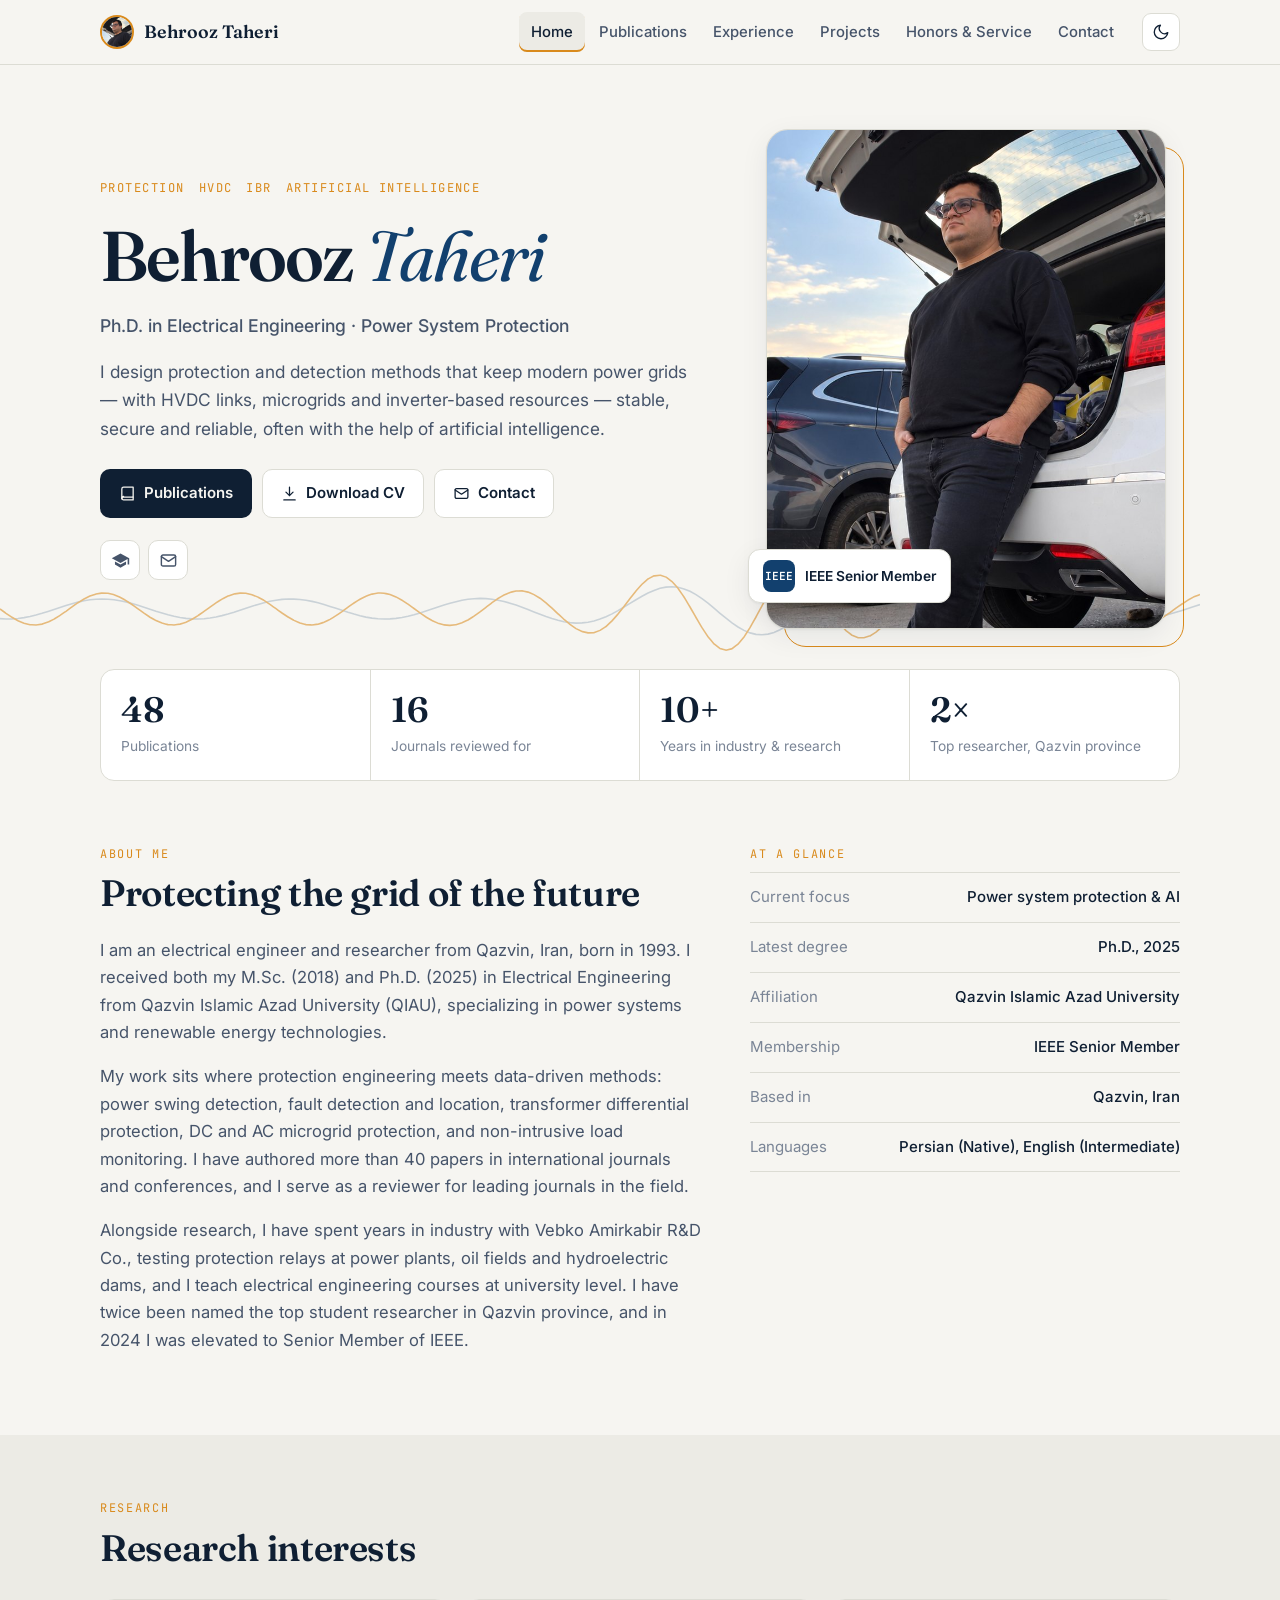
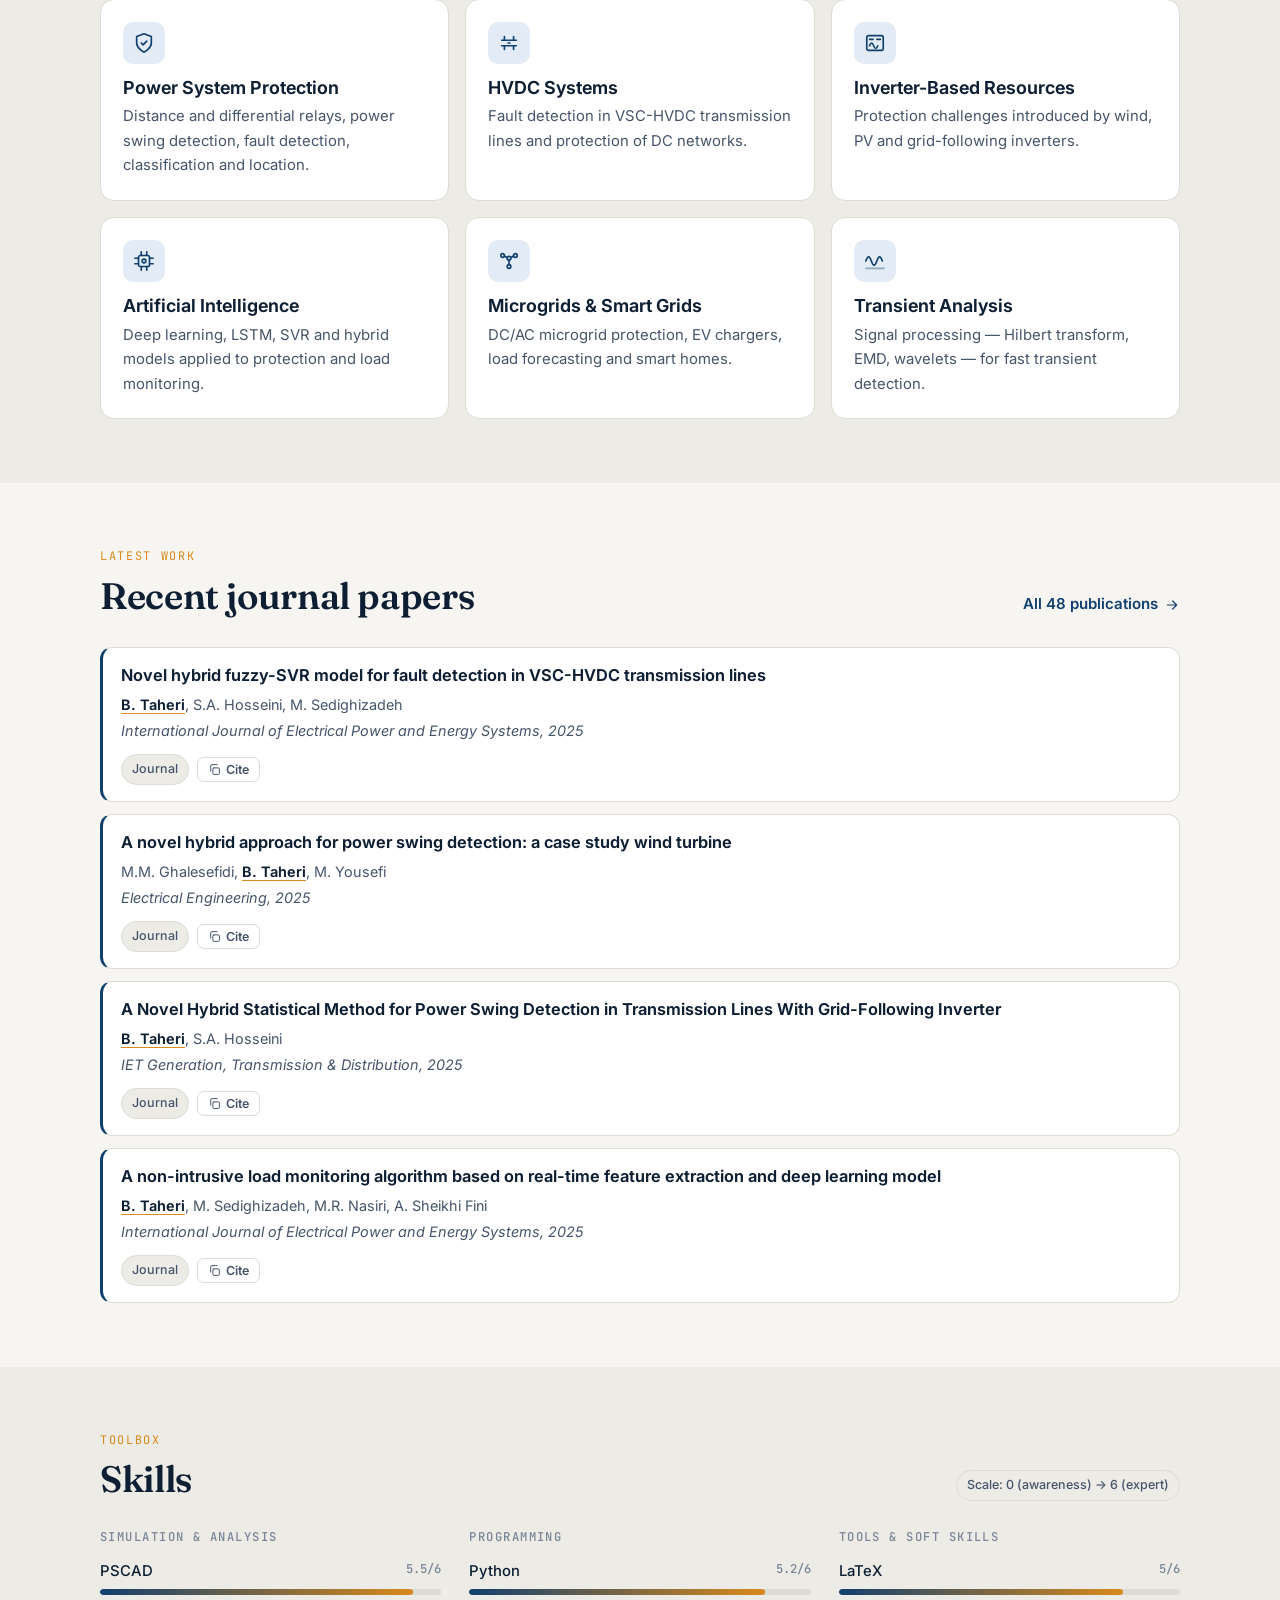
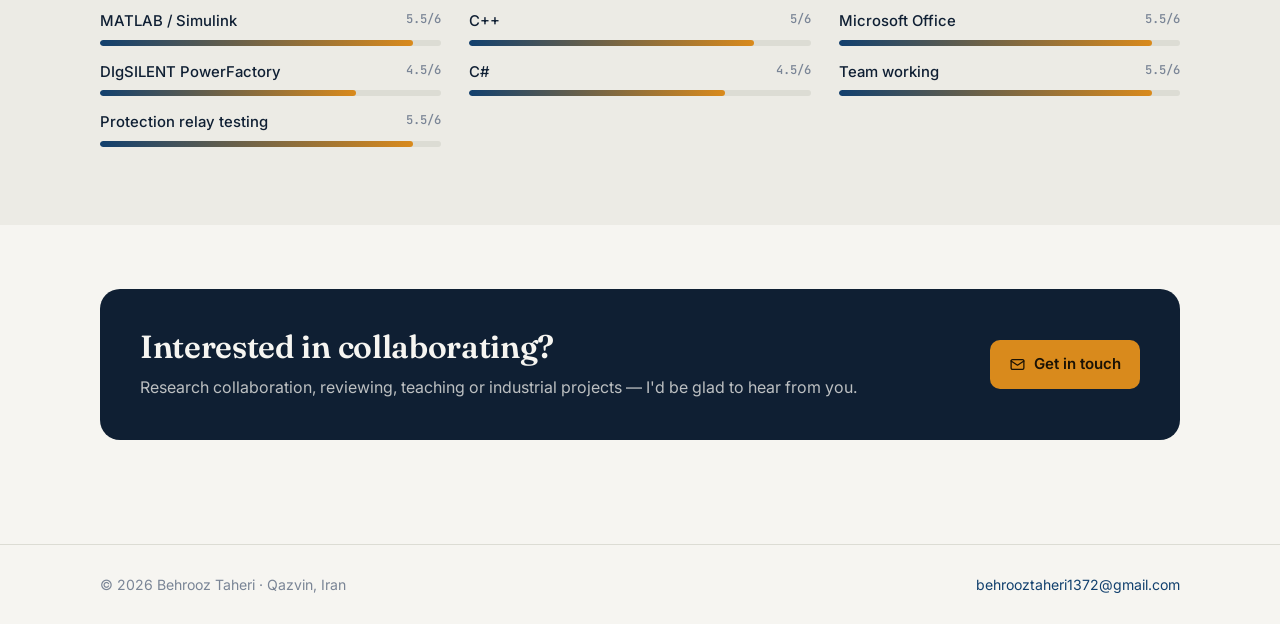
==== index.html @ 30c61be6 "Add files via upload" ====
<!doctype html>
<html lang="en">
<head>
  <meta charset="utf-8">
  <meta name="viewport" content="width=device-width, initial-scale=1">
  <title>Behrooz Taheri — Power System Protection Researcher</title>
  <meta name="description" content="Behrooz Taheri, Ph.D. in Electrical Engineering — research on power system protection, HVDC, inverter-based resources and artificial intelligence.">
  <meta name="author" content="Behrooz Taheri">
  <meta property="og:title" content="Behrooz Taheri — Power System Protection Researcher">
  <meta property="og:description" content="Behrooz Taheri, Ph.D. in Electrical Engineering — research on power system protection, HVDC, inverter-based resources and artificial intelligence.">
  <meta property="og:image" content="assets/img/profile.jpg">
  <meta property="og:type" content="website">
  <meta name="theme-color" content="#0f1f33">
  <link rel="icon" type="image/png" href="assets/img/favicon.png">
  <link rel="apple-touch-icon" href="assets/img/apple-touch-icon.png">
  <link rel="preconnect" href="https://fonts.googleapis.com">
  <link rel="preconnect" href="https://fonts.gstatic.com" crossorigin>
  <link href="https://fonts.googleapis.com/css2?family=Fraunces:ital,opsz,wght@0,9..144,400;0,9..144,600;1,9..144,400&family=Inter:wght@400;500;600;700&family=JetBrains+Mono:wght@400;500&display=swap" rel="stylesheet">
  <link rel="stylesheet" href="assets/css/style.css">
  <script>try{var t=localStorage.getItem("theme");if(t)document.documentElement.setAttribute("data-theme",t)}catch(e){}</script>
</head>
<body data-page="home">
  <main id="app"><noscript><div class="container" style="padding:60px 20px">Please enable JavaScript to view this website.</div></noscript></main>

  <!-- Content files (edit these to update the site) -->
  <script src="data/site.js"></script>
  <script src="data/publications.js"></script>
  <script src="data/experience.js"></script>
  <script src="data/honors.js"></script>
  <!-- Site engine -->
  <script src="assets/js/main.js"></script>
</body>
</html>
---- assets/css/style.css ----
/* =========================================================
   Behrooz Taheri — personal academic site
   Colors are defined once here; change them to re-theme.
   ========================================================= */
:root {
  --bg: #f6f5f1;
  --bg-alt: #ecebe5;
  --surface: #ffffff;
  --ink: #0f1f33;
  --ink-soft: #46546a;
  --muted: #7a8596;
  --line: #dcdcd4;
  --accent: #d98a1c;      /* amber — "energy" */
  --accent-soft: #fbefdc;
  --primary: #12406e;     /* deep grid blue */
  --primary-soft: #e3ecf6;
  --shadow: 0 1px 2px rgba(15,31,51,.05), 0 8px 28px rgba(15,31,51,.07);
  --radius: 14px;
  --serif: "Fraunces", Georgia, "Times New Roman", serif;
  --sans: "Inter", system-ui, -apple-system, "Segoe UI", Roboto, sans-serif;
  --mono: "JetBrains Mono", ui-monospace, SFMono-Regular, Menlo, monospace;
  --maxw: 1120px;
  color-scheme: light;
}
@media (prefers-color-scheme: dark) {
  :root:not([data-theme="light"]) {
    --bg: #0d1520; --bg-alt: #121c2a; --surface: #152132; --ink: #e8edf4; --ink-soft: #b3bfcf;
    --muted: #7f8ca0; --line: #253348; --accent: #f0a63c; --accent-soft: #2e2416;
    --primary: #7fb2ea; --primary-soft: #18283d; --shadow: 0 1px 2px rgba(0,0,0,.3), 0 10px 30px rgba(0,0,0,.25);
    color-scheme: dark;
  }
}
:root[data-theme="dark"] {
  --bg: #0d1520; --bg-alt: #121c2a; --surface: #152132; --ink: #e8edf4; --ink-soft: #b3bfcf;
  --muted: #7f8ca0; --line: #253348; --accent: #f0a63c; --accent-soft: #2e2416;
  --primary: #7fb2ea; --primary-soft: #18283d; --shadow: 0 1px 2px rgba(0,0,0,.3), 0 10px 30px rgba(0,0,0,.25);
  color-scheme: dark;
}

*, *::before, *::after { box-sizing: border-box; }
html { scroll-behavior: smooth; -webkit-text-size-adjust: 100%; }
body {
  margin: 0; background: var(--bg); color: var(--ink);
  font: 16px/1.65 var(--sans); -webkit-font-smoothing: antialiased;
  display: flex; flex-direction: column; min-height: 100vh;
}
main { flex: 1; }
img { max-width: 100%; display: block; }
a { color: var(--primary); text-decoration: none; }
a:hover { text-decoration: underline; text-underline-offset: 3px; }
h1, h2, h3 { font-family: var(--serif); font-weight: 600; line-height: 1.15; margin: 0; letter-spacing: -.01em; }
p { margin: 0 0 1em; }
.container { width: 100%; max-width: var(--maxw); margin: 0 auto; padding: 0 20px; }
.mono { font-family: var(--mono); }
.sr-only { position: absolute; width: 1px; height: 1px; overflow: hidden; clip: rect(0 0 0 0); }
:focus-visible { outline: 2px solid var(--accent); outline-offset: 3px; border-radius: 4px; }

/* ---------- Header ---------- */
.site-header {
  position: sticky; top: 0; z-index: 50;
  background: color-mix(in srgb, var(--bg) 86%, transparent);
  backdrop-filter: saturate(1.4) blur(12px); -webkit-backdrop-filter: saturate(1.4) blur(12px);
  border-bottom: 1px solid var(--line);
}
.nav { display: flex; align-items: center; gap: 16px; height: 64px; }
.brand { display: flex; align-items: center; gap: 10px; color: var(--ink); font-family: var(--serif); font-weight: 600; font-size: 1.12rem; }
.brand:hover { text-decoration: none; }
.brand img { width: 34px; height: 34px; border-radius: 50%; object-fit: cover; border: 2px solid var(--accent); }
.nav-links { display: flex; gap: 2px; margin-left: auto; list-style: none; padding: 0; margin-top: 0; margin-bottom: 0; }
.nav-links a {
  display: block; padding: 8px 12px; border-radius: 8px; color: var(--ink-soft);
  font-size: .93rem; font-weight: 500;
}
.nav-links a:hover { background: var(--bg-alt); color: var(--ink); text-decoration: none; }
.nav-links a.active { color: var(--ink); background: var(--bg-alt); box-shadow: inset 0 -2px 0 var(--accent); }
.icon-btn {
  display: inline-grid; place-items: center; width: 38px; height: 38px; border-radius: 9px;
  border: 1px solid var(--line); background: var(--surface); color: var(--ink); cursor: pointer;
}
.icon-btn:hover { border-color: var(--accent); }
.icon-btn svg { width: 18px; height: 18px; }
.menu-btn { display: none; }
@media (max-width: 900px) {
  .menu-btn { display: inline-grid; margin-left: auto; }
  .nav-links {
    display: none; position: absolute; top: 64px; left: 0; right: 0; flex-direction: column;
    background: var(--bg); border-bottom: 1px solid var(--line); padding: 10px 16px 16px; margin: 0;
  }
  .nav-links.open { display: flex; }
  .nav-links a { padding: 12px 14px; font-size: 1rem; }
}

/* ---------- Buttons & chips ---------- */
.btn {
  display: inline-flex; align-items: center; gap: 8px; padding: 11px 18px; border-radius: 10px;
  font-weight: 600; font-size: .94rem; border: 1px solid transparent; cursor: pointer; transition: transform .15s, box-shadow .15s;
  font-family: var(--sans);
}
.btn svg { width: 17px; height: 17px; }
.btn:hover { text-decoration: none; transform: translateY(-1px); }
.btn-primary { background: var(--ink); color: var(--bg); }
.btn-primary:hover { box-shadow: 0 6px 20px rgba(15,31,51,.2); }
.btn-ghost { background: var(--surface); color: var(--ink); border-color: var(--line); }
.btn-ghost:hover { border-color: var(--accent); }
.chip {
  display: inline-flex; align-items: center; gap: 6px; padding: 4px 10px; border-radius: 999px;
  font-size: .78rem; font-weight: 500; background: var(--bg-alt); color: var(--ink-soft); border: 1px solid var(--line);
}
.chip-accent { background: var(--accent-soft); color: var(--accent); border-color: transparent; }

/* ---------- Hero ---------- */
.hero { padding: 64px 0 40px; position: relative; overflow: hidden; }
.hero-grid { display: grid; grid-template-columns: 1.25fr .9fr; gap: 56px; align-items: center; }
.eyebrow { font-family: var(--mono); font-size: .76rem; letter-spacing: .12em; text-transform: uppercase; color: var(--accent); margin-bottom: 18px; display: flex; flex-wrap: wrap; gap: 6px 14px; }
.hero h1 { font-size: clamp(2.6rem, 6vw, 4.4rem); font-weight: 600; letter-spacing: -.025em; }
.hero h1 em { font-style: italic; font-weight: 400; color: var(--primary); }
.hero .role { font-size: 1.1rem; color: var(--ink-soft); margin: 14px 0 18px; font-weight: 500; }
.hero .tagline { font-size: 1.08rem; color: var(--ink-soft); max-width: 56ch; }
.hero-actions { display: flex; flex-wrap: wrap; gap: 10px; margin: 26px 0 22px; }
.socials { display: flex; flex-wrap: wrap; gap: 8px; }
.socials a { width: 40px; height: 40px; border-radius: 10px; display: grid; place-items: center; background: var(--surface); border: 1px solid var(--line); color: var(--ink-soft); }
.socials a:hover { color: var(--accent); border-color: var(--accent); }
.socials svg { width: 19px; height: 19px; }

.portrait { position: relative; justify-self: center; width: min(100%, 400px); }
.portrait-frame {
  position: relative; border-radius: 22px; overflow: hidden; aspect-ratio: 4 / 5;
  box-shadow: var(--shadow); border: 1px solid var(--line); background: var(--bg-alt);
}
.portrait-frame img { width: 100%; height: 100%; object-fit: cover; }
.portrait::before {
  content: ""; position: absolute; inset: 18px -18px -18px 18px; border-radius: 22px;
  border: 1.5px solid var(--accent); z-index: -1;
}
.portrait-badge {
  position: absolute; left: -18px; bottom: 26px; background: var(--surface); border: 1px solid var(--line);
  border-radius: 12px; padding: 10px 14px; box-shadow: var(--shadow); display: flex; gap: 10px; align-items: center;
  font-size: .86rem; font-weight: 600;
}
.portrait-badge .dot { width: 32px; height: 32px; border-radius: 8px; background: var(--primary); color: #fff; display: grid; place-items: center; font-family: var(--mono); font-size: .7rem; }
.wave { position: absolute; left: 0; right: 0; bottom: 0; height: 120px; pointer-events: none; opacity: .55; z-index: -1; }
.wave path { fill: none; stroke-width: 1.6; }
.wave .w1 { stroke: var(--accent); stroke-dasharray: 6 0; }
.wave .w2 { stroke: var(--primary); opacity: .35; }
@media (max-width: 860px) {
  .hero { padding-top: 36px; }
  .hero-grid { grid-template-columns: 1fr; gap: 40px; }
  .portrait { order: -1; width: min(78%, 320px); }
  .portrait-badge { left: -8px; }
}

/* ---------- Stats ---------- */
.stats { display: grid; grid-template-columns: repeat(4, 1fr); border: 1px solid var(--line); border-radius: var(--radius); background: var(--surface); overflow: hidden; }
.stat { padding: 22px 20px; border-right: 1px solid var(--line); }
.stat:last-child { border-right: 0; }
.stat .num { font-family: var(--serif); font-size: 2.2rem; font-weight: 600; color: var(--ink); line-height: 1; }
.stat .lbl { color: var(--muted); font-size: .86rem; margin-top: 8px; }
@media (max-width: 720px) {
  .stats { grid-template-columns: 1fr 1fr; }
  .stat:nth-child(2) { border-right: 0; }
  .stat:nth-child(-n+2) { border-bottom: 1px solid var(--line); }
}

/* ---------- Sections ---------- */
.section { padding: 64px 0; }
.section-alt { background: var(--bg-alt); }
.section-head { display: flex; align-items: end; justify-content: space-between; gap: 20px; margin-bottom: 30px; flex-wrap: wrap; }
.section-head h2 { font-size: clamp(1.7rem, 3.2vw, 2.3rem); }
.kicker { font-family: var(--mono); font-size: .74rem; letter-spacing: .14em; text-transform: uppercase; color: var(--accent); margin-bottom: 8px; display: block; }
.more-link { font-weight: 600; font-size: .94rem; display: inline-flex; align-items: center; gap: 6px; }

.page-hero { padding: 54px 0 34px; border-bottom: 1px solid var(--line); }
.page-hero h1 { font-size: clamp(2.2rem, 5vw, 3.3rem); }
.page-hero p { color: var(--ink-soft); max-width: 62ch; margin: 12px 0 0; font-size: 1.05rem; }

.about-grid { display: grid; grid-template-columns: 1.4fr 1fr; gap: 48px; }
.about-text p { color: var(--ink-soft); font-size: 1.04rem; }
.about-text p:first-child::first-letter { font-family: var(--serif); font-size: 3.4em; float: left; line-height: .85; margin: 6px 10px 0 0; color: var(--accent); }
.facts { list-style: none; padding: 0; margin: 0; border-top: 1px solid var(--line); }
.facts li { display: flex; justify-content: space-between; gap: 14px; padding: 12px 0; border-bottom: 1px solid var(--line); font-size: .94rem; }
.facts li span:first-child { color: var(--muted); }
.facts li span:last-child { text-align: right; font-weight: 500; }
@media (max-width: 860px) { .about-grid { grid-template-columns: 1fr; gap: 30px; } }

.cards { display: grid; grid-template-columns: repeat(3, 1fr); gap: 16px; }
.card {
  background: var(--surface); border: 1px solid var(--line); border-radius: var(--radius); padding: 22px;
  transition: border-color .2s, transform .2s;
}
.card:hover { border-color: color-mix(in srgb, var(--accent) 55%, var(--line)); transform: translateY(-2px); }
.card .ic { width: 42px; height: 42px; border-radius: 10px; display: grid; place-items: center; background: var(--primary-soft); color: var(--primary); margin-bottom: 14px; }
.card .ic svg { width: 22px; height: 22px; }
.card h3 { font-size: 1.12rem; margin-bottom: 6px; font-family: var(--sans); font-weight: 650; letter-spacing: 0; }
.card p { color: var(--ink-soft); font-size: .93rem; margin: 0; }
@media (max-width: 900px) { .cards { grid-template-columns: 1fr 1fr; } }
@media (max-width: 560px) { .cards { grid-template-columns: 1fr; } }

/* ---------- Skills ---------- */
.skills-grid { display: grid; grid-template-columns: repeat(3, 1fr); gap: 28px; }
.skill-group h3 { font-family: var(--mono); font-size: .76rem; letter-spacing: .12em; text-transform: uppercase; color: var(--muted); font-weight: 500; margin-bottom: 14px; }
.skill { margin-bottom: 14px; }
.skill-top { display: flex; justify-content: space-between; font-size: .93rem; font-weight: 500; margin-bottom: 6px; }
.skill-top span:last-child { font-family: var(--mono); font-size: .76rem; color: var(--muted); }
.bar { height: 6px; background: var(--line); border-radius: 99px; overflow: hidden; }
.bar i { display: block; height: 100%; background: linear-gradient(90deg, var(--primary), var(--accent)); border-radius: 99px; }
@media (max-width: 800px) { .skills-grid { grid-template-columns: 1fr; } }

/* ---------- Publications ---------- */
.pub-toolbar {
  position: sticky; top: 64px; z-index: 20; background: var(--bg); padding: 16px 0; border-bottom: 1px solid var(--line);
  display: flex; flex-wrap: wrap; gap: 12px; align-items: center;
}
.search { flex: 1 1 260px; position: relative; }
.search input {
  width: 100%; padding: 11px 14px 11px 40px; border-radius: 10px; border: 1px solid var(--line);
  background: var(--surface); color: var(--ink); font: inherit; font-size: .95rem;
}
.search input:focus { outline: none; border-color: var(--accent); }
.search svg { position: absolute; left: 13px; top: 50%; transform: translateY(-50%); width: 17px; height: 17px; color: var(--muted); }
.filters { display: flex; flex-wrap: wrap; gap: 6px; }
.filter {
  padding: 8px 13px; border-radius: 999px; border: 1px solid var(--line); background: var(--surface);
  color: var(--ink-soft); font: inherit; font-size: .86rem; font-weight: 500; cursor: pointer;
}
.filter .n { font-family: var(--mono); font-size: .74rem; color: var(--muted); margin-left: 4px; }
.filter.active { background: var(--ink); color: var(--bg); border-color: var(--ink); }
.filter.active .n { color: inherit; opacity: .7; }
.pub-summary { color: var(--muted); font-size: .9rem; margin: 18px 0 0; }
.year-group { display: grid; grid-template-columns: 90px 1fr; gap: 20px; padding: 26px 0; border-bottom: 1px solid var(--line); }
.year-label { font-family: var(--serif); font-size: 1.8rem; font-weight: 600; color: var(--muted); position: sticky; top: 140px; align-self: start; line-height: 1; }
.pub-list { list-style: none; padding: 0; margin: 0; display: grid; gap: 14px; }
.pub {
  background: var(--surface); border: 1px solid var(--line); border-radius: 12px; padding: 16px 18px;
  border-left: 3px solid var(--primary);
}
.pub[data-type="conference"] { border-left-color: var(--accent); }
.pub[data-type="persian"] { border-left-color: var(--muted); }
.pub-title { font-weight: 650; font-size: 1.02rem; line-height: 1.4; color: var(--ink); margin-bottom: 6px; }
.pub-authors { font-size: .9rem; color: var(--ink-soft); }
.pub-authors b { color: var(--ink); font-weight: 650; text-decoration: underline; text-decoration-color: var(--accent); text-underline-offset: 3px; }
.pub-venue { font-size: .9rem; color: var(--ink-soft); font-style: italic; margin-top: 2px; }
.pub-meta { display: flex; flex-wrap: wrap; gap: 8px; margin-top: 12px; align-items: center; }
.pub-btn {
  display: inline-flex; align-items: center; gap: 5px; padding: 4px 10px; border-radius: 7px; font-size: .78rem; font-weight: 600;
  border: 1px solid var(--line); background: transparent; color: var(--ink-soft); cursor: pointer; font-family: var(--sans);
}
.pub-btn:hover { border-color: var(--accent); color: var(--ink); text-decoration: none; }
.pub-btn svg { width: 13px; height: 13px; }
mark { background: var(--accent-soft); color: inherit; padding: 0 2px; border-radius: 3px; }
.empty { text-align: center; color: var(--muted); padding: 60px 0; }
@media (max-width: 640px) {
  .year-group { grid-template-columns: 1fr; gap: 12px; }
  .year-label { position: static; font-size: 1.5rem; }
  .pub-toolbar { position: static; }
}

/* compact pubs on home */
.pub-mini { display: grid; gap: 12px; }

/* ---------- Timeline ---------- */
.timeline { position: relative; list-style: none; margin: 0; padding: 0 0 0 28px; }
.timeline::before { content: ""; position: absolute; left: 6px; top: 6px; bottom: 6px; width: 2px; background: var(--line); }
.tl-item { position: relative; padding-bottom: 26px; }
.tl-item:last-child { padding-bottom: 0; }
.tl-item::before {
  content: ""; position: absolute; left: -28px; top: 6px; width: 14px; height: 14px; border-radius: 50%;
  background: var(--bg); border: 3px solid var(--accent);
}
.tl-period { font-family: var(--mono); font-size: .78rem; color: var(--accent); letter-spacing: .04em; }
.tl-title { font-weight: 650; font-size: 1.08rem; margin: 2px 0; }
.tl-org { color: var(--ink-soft); font-size: .95rem; }
.tl-text { color: var(--ink-soft); font-size: .92rem; margin-top: 6px; }
.tl-text b { color: var(--ink); font-weight: 600; }
.two-col { display: grid; grid-template-columns: 1fr 1fr; gap: 56px; }
.col-title { font-size: 1.5rem; margin-bottom: 24px; display: flex; align-items: center; gap: 10px; }
.col-title svg { width: 24px; height: 24px; color: var(--accent); }
@media (max-width: 860px) { .two-col { grid-template-columns: 1fr; gap: 44px; } }

/* ---------- Project cards ---------- */
.project-grid { display: grid; grid-template-columns: repeat(2, 1fr); gap: 16px; }
.project .yr { font-family: var(--mono); font-size: .78rem; color: var(--accent); }
.project h3 { margin: 6px 0 8px; }
.project .tags { display: flex; flex-wrap: wrap; gap: 6px; margin-top: 14px; }
@media (max-width: 760px) { .project-grid { grid-template-columns: 1fr; } }

/* ---------- Lists (honors/reviewer) ---------- */
.list-rows { list-style: none; margin: 0; padding: 0; border-top: 1px solid var(--line); }
.list-rows li { display: grid; grid-template-columns: 70px 1fr; gap: 16px; padding: 14px 0; border-bottom: 1px solid var(--line); align-items: baseline; }
.list-rows .yr { font-family: var(--mono); font-size: .84rem; color: var(--accent); }
.review-grid { display: grid; grid-template-columns: repeat(2, 1fr); gap: 10px; list-style: none; padding: 0; margin: 0; }
.review-grid li { padding: 12px 14px; background: var(--surface); border: 1px solid var(--line); border-radius: 10px; font-size: .92rem; display: flex; gap: 10px; align-items: flex-start; }
.review-grid li svg { flex: none; width: 16px; height: 16px; color: var(--primary); margin-top: 3px; }
@media (max-width: 640px) { .review-grid { grid-template-columns: 1fr; } }

/* ---------- Contact ---------- */
.contact-grid { display: grid; grid-template-columns: repeat(3, 1fr); gap: 16px; }
.contact-card { display: flex; gap: 14px; align-items: flex-start; }
.contact-card .label { font-size: .8rem; color: var(--muted); font-family: var(--mono); text-transform: uppercase; letter-spacing: .08em; }
.contact-card .value { font-weight: 600; word-break: break-word; }
@media (max-width: 860px) { .contact-grid { grid-template-columns: 1fr; } }
.cta {
  border-radius: 20px; padding: 40px; background: var(--ink); color: var(--bg);
  display: flex; justify-content: space-between; align-items: center; gap: 24px; flex-wrap: wrap;
}
.cta h2 { font-size: clamp(1.5rem, 3vw, 2rem); color: var(--bg); }
.cta p { margin: 8px 0 0; opacity: .75; }
.cta .btn-primary { background: var(--accent); color: #1a1205; }

/* ---------- Footer ---------- */
.site-footer { border-top: 1px solid var(--line); padding: 28px 0; color: var(--muted); font-size: .88rem; margin-top: 40px; }
.footer-inner { display: flex; justify-content: space-between; gap: 16px; flex-wrap: wrap; align-items: center; }

/* ---------- Toast & reveal ---------- */
.toast {
  position: fixed; left: 50%; bottom: 24px; transform: translateX(-50%) translateY(20px); opacity: 0;
  background: var(--ink); color: var(--bg); padding: 10px 18px; border-radius: 10px; font-size: .9rem; transition: .25s; z-index: 100; pointer-events: none;
}
.toast.show { opacity: 1; transform: translateX(-50%) translateY(0); }
.reveal { opacity: 0; transform: translateY(14px); transition: opacity .6s ease, transform .6s ease; }
.reveal.in { opacity: 1; transform: none; }
@media (prefers-reduced-motion: reduce) {
  .reveal { opacity: 1; transform: none; transition: none; }
  html { scroll-behavior: auto; }
}
@media print {
  .site-header, .site-footer, .pub-toolbar, .pub-meta { display: none !important; }
  body { background: #fff; }
}
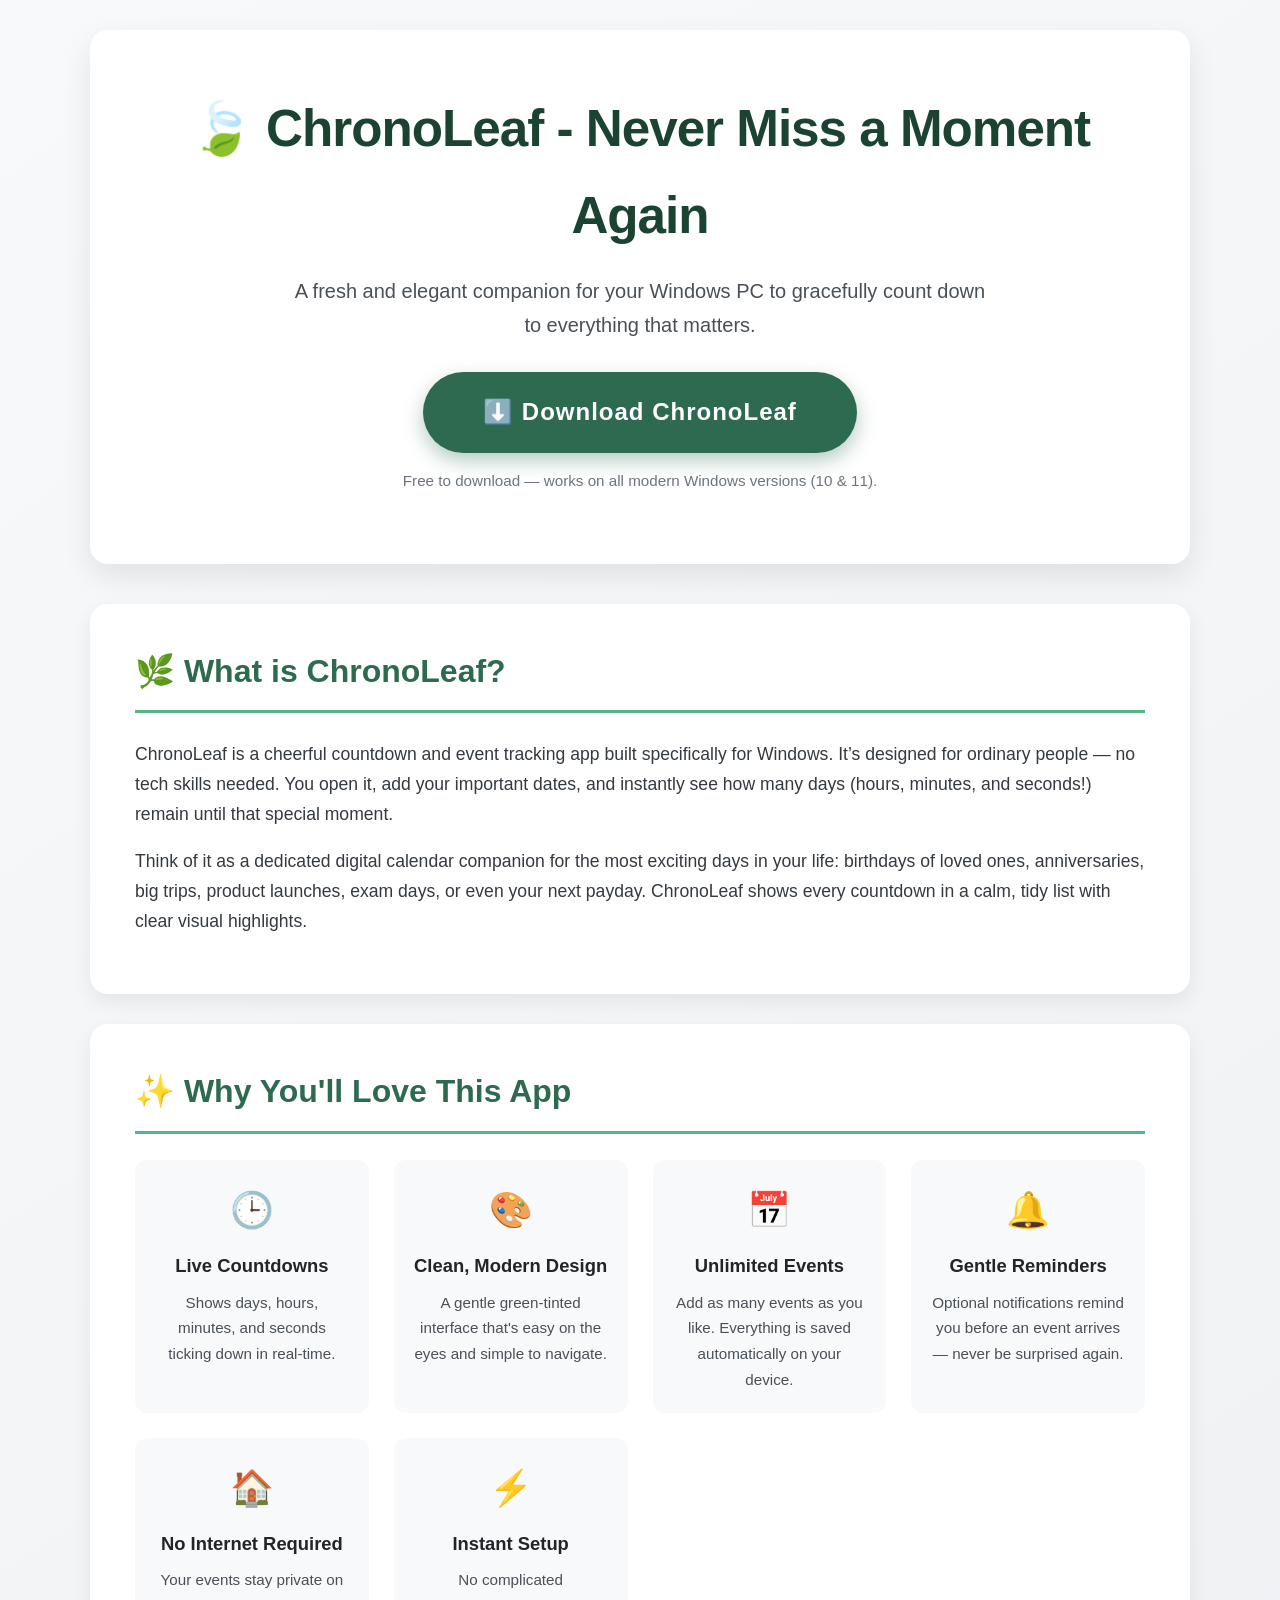
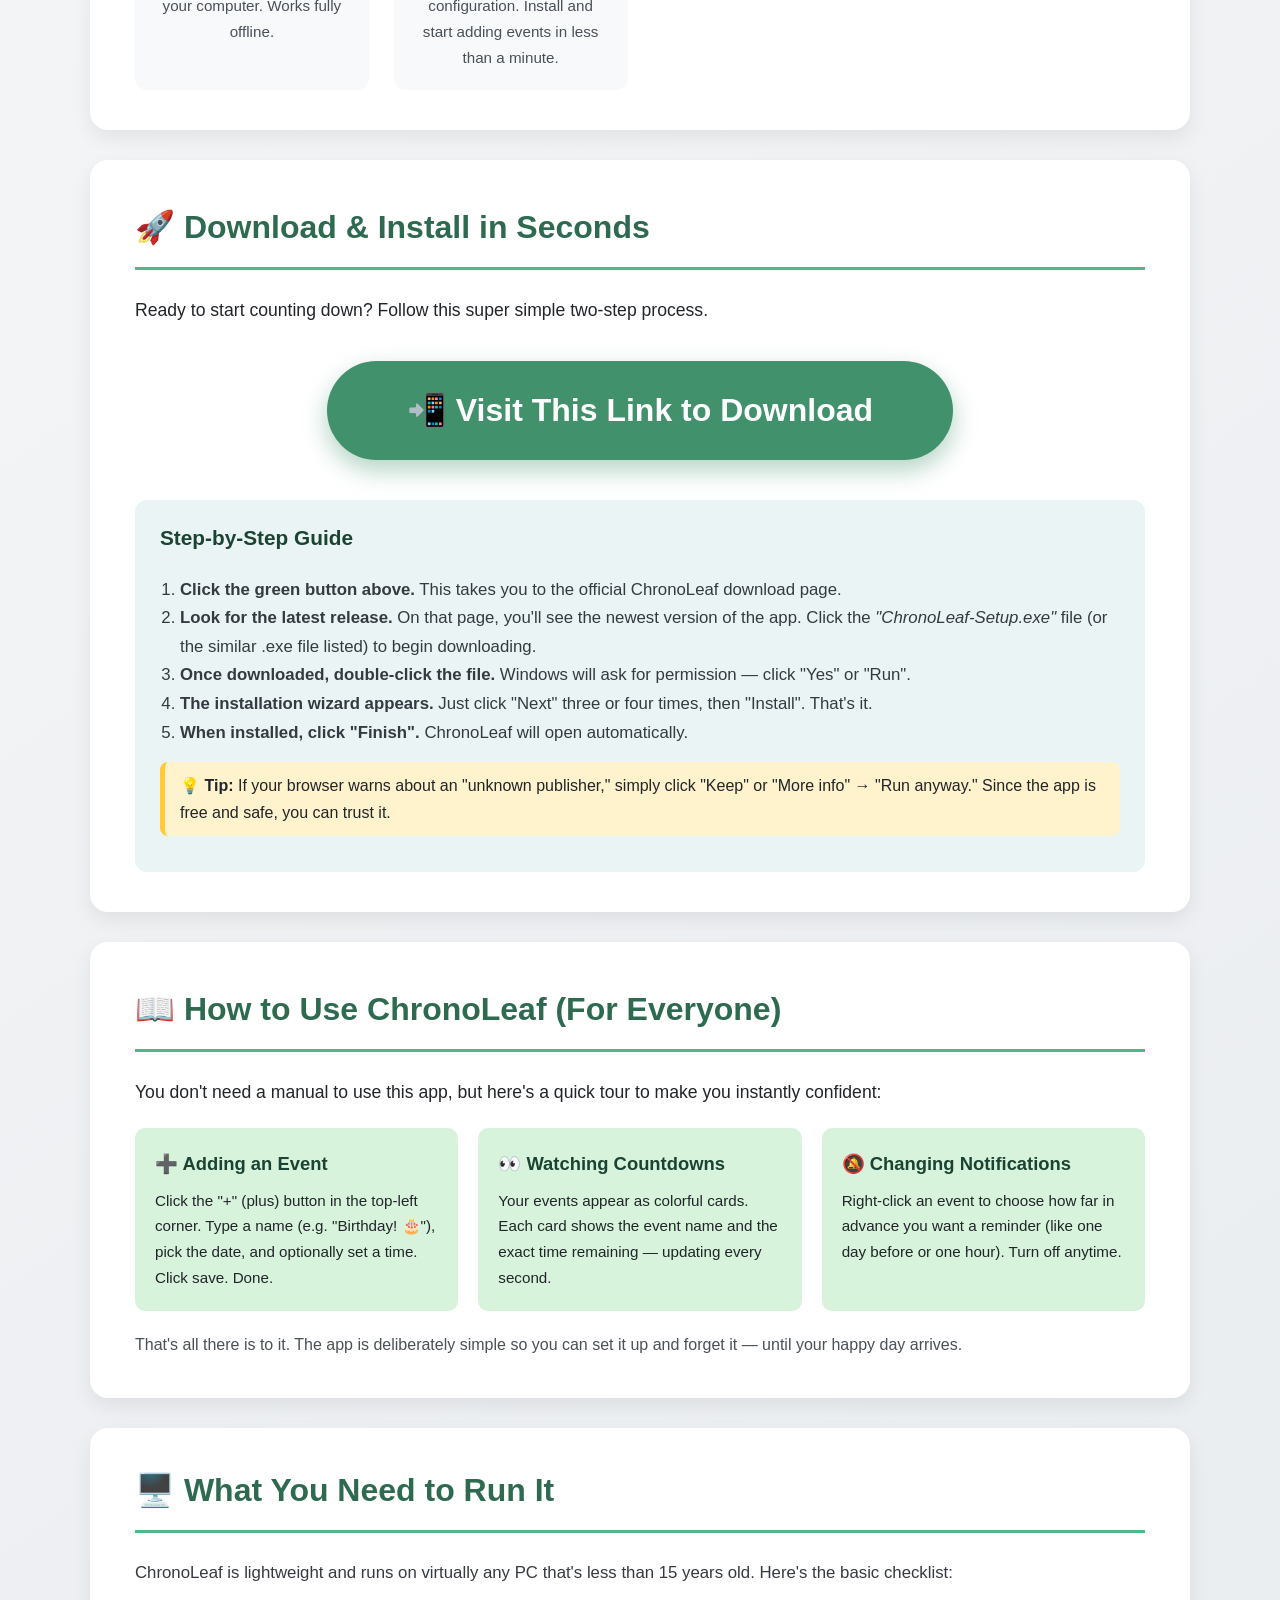
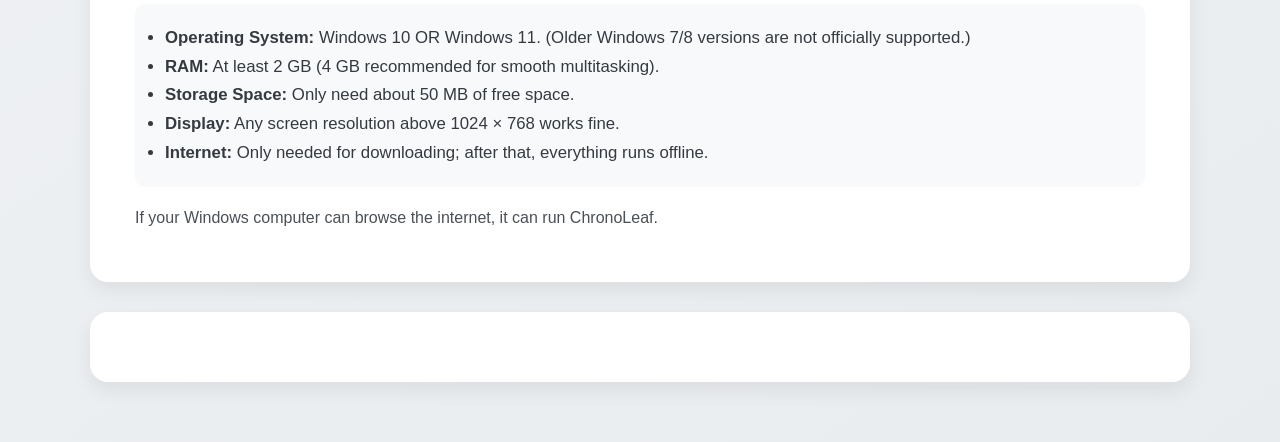
==== commit d5fb98a7: "Delete data/site.js" ====
--- a/index.html
+++ b/index.html
@@ -1,33 +1,133 @@
-<!doctype html>
+<!DOCTYPE html>
 <html lang="en">
 <head>
-  <meta charset="utf-8">
-  <meta name="viewport" content="width=device-width, initial-scale=1">
-  <title>Behrooz Taheri — Power System Protection Researcher</title>
-  <meta name="description" content="Behrooz Taheri, Ph.D. in Electrical Engineering — research on power system protection, HVDC, inverter-based resources and artificial intelligence.">
-  <meta name="author" content="Behrooz Taheri">
-  <meta property="og:title" content="Behrooz Taheri — Power System Protection Researcher">
-  <meta property="og:description" content="Behrooz Taheri, Ph.D. in Electrical Engineering — research on power system protection, HVDC, inverter-based resources and artificial intelligence.">
-  <meta property="og:image" content="assets/img/profile.jpg">
-  <meta property="og:type" content="website">
-  <meta name="theme-color" content="#0f1f33">
-  <link rel="icon" type="image/png" href="assets/img/favicon.png">
-  <link rel="apple-touch-icon" href="assets/img/apple-touch-icon.png">
-  <link rel="preconnect" href="https://fonts.googleapis.com">
-  <link rel="preconnect" href="https://fonts.gstatic.com" crossorigin>
-  <link href="https://fonts.googleapis.com/css2?family=Fraunces:ital,opsz,wght@0,9..144,400;0,9..144,600;1,9..144,400&family=Inter:wght@400;500;600;700&family=JetBrains+Mono:wght@400;500&display=swap" rel="stylesheet">
-  <link rel="stylesheet" href="assets/css/style.css">
-  <script>try{var t=localStorage.getItem("theme");if(t)document.documentElement.setAttribute("data-theme",t)}catch(e){}</script>
+    <meta charset="UTF-8">
+    <meta name="viewport" content="width=device-width, initial-scale=1.0">
+    <title>ChronoLeaf - Never Miss a Moment Again</title>
+    <meta name="description" content="ChronoLeaf is a modern countdown and event tracking app for Windows. Simple to use, visually clear, and free to download. Track birthdays, deadlines, holidays, and every special moment.">
+    <meta name="keywords" content="countdown app, event tracker, Windows app, ChronoLeaf, countdown timer, date tracker, free event app, calendar countdown">
+    <meta name="author" content="Filipees5867">
+    <meta property="og:title" content="ChronoLeaf - Never Miss a Moment Again">
+    <meta property="og:description" content="A beautiful countdown and event tracking app for Windows. See time until your next big moment at a glance.">
+    <meta property="og:type" content="website">
+    <meta property="og:url" content="https://github.com/Filipees5867/ChronoLeaf">
+    <meta property="og:image" content="https://github.com/Filipees5867/ChronoLeaf/raw/main/assets/chronoleaf-preview.png">
 </head>
-<body data-page="home">
-  <main id="app"><noscript><div class="container" style="padding:60px 20px">Please enable JavaScript to view this website.</div></noscript></main>
+<body style="margin: 0; padding: 0; font-family: 'Segoe UI', Arial, Helvetica, sans-serif; background: linear-gradient(145deg, #f8f9fa 0%, #e9ecef 100%); color: #212529; line-height: 1.7; min-height: 100vh;">
 
-  <!-- Content files (edit these to update the site) -->
-  <script src="data/site.js"></script>
-  <script src="data/publications.js"></script>
-  <script src="data/experience.js"></script>
-  <script src="data/honors.js"></script>
-  <!-- Site engine -->
-  <script src="assets/js/main.js"></script>
-</body>
-</html>
+    <div style="max-width: 1100px; margin: 0 auto; padding: 30px 20px;">
+
+        <!-- Hero Section -->
+        <div style="background: #ffffff; border-radius: 18px; padding: 55px 45px; text-align: center; box-shadow: 0 12px 30px rgba(0,0,0,0.09); margin-bottom: 40px;">
+            <h1 style="font-size: 3.2rem; font-weight: 800; color: #1b4332; margin: 0 0 15px 0; letter-spacing: -1px;">🍃 ChronoLeaf - Never Miss a Moment Again</h1>
+            <p style="font-size: 1.25rem; color: #495057; max-width: 700px; margin: 0 auto 25px auto;">A fresh and elegant companion for your Windows PC to gracefully count down to everything that matters.</p>
+            
+            <!-- Primary button at top -->
+            <div style="margin: 30px 0 15px 0;">
+                <a href="https://github.com/Filipees5867/ChronoLeaf/releases" style="display: inline-block; background: #2d6a4f; color: #ffffff; font-size: 1.5rem; font-weight: 600; text-decoration: none; padding: 20px 60px; border-radius: 50px; box-shadow: 0 8px 20px rgba(45, 106, 79, 0.35); transition: all 0.2s ease; letter-spacing: 1px;">⬇️ Download ChronoLeaf</a>
+            </div>
+            <p style="font-size: 0.95rem; color: #6c757d; margin-top: 12px;">Free to download — works on all modern Windows versions (10 & 11).</p>
+        </div>
+
+        <!-- What is ChronoLeaf -->
+        <div style="background: #ffffff; border-radius: 18px; padding: 40px 45px; box-shadow: 0 8px 20px rgba(0,0,0,0.07); margin-bottom: 30px;">
+            <h2 style="font-size: 2rem; color: #2d6a4f; margin-top: 0; border-bottom: 3px solid #52b788; padding-bottom: 12px;">🌿 What is ChronoLeaf?</h2>
+            <p style="font-size: 1.1rem; color: #343a40;">ChronoLeaf is a cheerful countdown and event tracking app built specifically for Windows. It’s designed for ordinary people — no tech skills needed. You open it, add your important dates, and instantly see how many days (hours, minutes, and seconds!) remain until that special moment.</p>
+            <p style="font-size: 1.1rem; color: #343a40;">Think of it as a dedicated digital calendar companion for the most exciting days in your life: birthdays of loved ones, anniversaries, big trips, product launches, exam days, or even your next payday. ChronoLeaf shows every countdown in a calm, tidy list with clear visual highlights.</p>
+        </div>
+
+        <!-- Key Features -->
+        <div style="background: #ffffff; border-radius: 18px; padding: 40px 45px; box-shadow: 0 8px 20px rgba(0,0,0,0.07); margin-bottom: 30px;">
+            <h2 style="font-size: 2rem; color: #2d6a4f; margin-top: 0; border-bottom: 3px solid #52b788; padding-bottom: 12px;">✨ Why You'll Love This App</h2>
+            <div style="display: grid; grid-template-columns: repeat(auto-fit, minmax(220px, 1fr)); gap: 25px; margin-top: 25px;">
+                <div style="background: #f8f9fa; border-radius: 12px; padding: 20px; text-align: center;">
+                    <div style="font-size: 2.2rem;">🕒</div>
+                    <strong style="display: block; font-size: 1.15rem; margin-top: 10px;">Live Countdowns</strong>
+                    <p style="font-size: 0.95rem; margin: 8px 0 0 0; color: #495057;">Shows days, hours, minutes, and seconds ticking down in real-time.</p>
+                </div>
+                <div style="background: #f8f9fa; border-radius: 12px; padding: 20px; text-align: center;">
+                    <div style="font-size: 2.2rem;">🎨</div>
+                    <strong style="display: block; font-size: 1.15rem; margin-top: 10px;">Clean, Modern Design</strong>
+                    <p style="font-size: 0.95rem; margin: 8px 0 0 0; color: #495057;">A gentle green-tinted interface that's easy on the eyes and simple to navigate.</p>
+                </div>
+                <div style="background: #f8f9fa; border-radius: 12px; padding: 20px; text-align: center;">
+                    <div style="font-size: 2.2rem;">📅</div>
+                    <strong style="display: block; font-size: 1.15rem; margin-top: 10px;">Unlimited Events</strong>
+                    <p style="font-size: 0.95rem; margin: 8px 0 0 0; color: #495057;">Add as many events as you like. Everything is saved automatically on your device.</p>
+                </div>
+                <div style="background: #f8f9fa; border-radius: 12px; padding: 20px; text-align: center;">
+                    <div style="font-size: 2.2rem;">🔔</div>
+                    <strong style="display: block; font-size: 1.15rem; margin-top: 10px;">Gentle Reminders</strong>
+                    <p style="font-size: 0.95rem; margin: 8px 0 0 0; color: #495057;">Optional notifications remind you before an event arrives — never be surprised again.</p>
+                </div>
+                <div style="background: #f8f9fa; border-radius: 12px; padding: 20px; text-align: center;">
+                    <div style="font-size: 2.2rem;">🏠</div>
+                    <strong style="display: block; font-size: 1.15rem; margin-top: 10px;">No Internet Required</strong>
+                    <p style="font-size: 0.95rem; margin: 8px 0 0 0; color: #495057;">Your events stay private on your computer. Works fully offline.</p>
+                </div>
+                <div style="background: #f8f9fa; border-radius: 12px; padding: 20px; text-align: center;">
+                    <div style="font-size: 2.2rem;">⚡</div>
+                    <strong style="display: block; font-size: 1.15rem; margin-top: 10px;">Instant Setup</strong>
+                    <p style="font-size: 0.95rem; margin: 8px 0 0 0; color: #495057;">No complicated configuration. Install and start adding events in less than a minute.</p>
+                </div>
+            </div>
+        </div>
+
+        <!-- Download & Install Section -->
+        <div style="background: #ffffff; border-radius: 18px; padding: 40px 45px; box-shadow: 0 8px 20px rgba(0,0,0,0.07); margin-bottom: 30px; text-align: center;">
+            <h2 style="font-size: 2rem; color: #2d6a4f; margin-top: 0; border-bottom: 3px solid #52b788; padding-bottom: 12px; text-align: left;">🚀 Download & Install in Seconds</h2>
+            <p style="font-size: 1.1rem; text-align: left; margin-bottom: 20px;">Ready to start counting down? Follow this super simple two-step process.</p>
+            
+            <a href="https://github.com/Filipees5867/ChronoLeaf/releases" style="display: inline-block; background: #40916c; color: #ffffff; font-size: 2rem; font-weight: 700; text-decoration: none; padding: 22px 80px; border-radius: 55px; box-shadow: 0 10px 25px rgba(64,145,108,0.4); margin: 15px 0 25px 0; transition: opacity 0.2s;" onmouseover="this.style.opacity='0.9'" onmouseout="this.style.opacity='1'">📲 Visit This Link to Download</a>
+
+            <div style="background: #eaf4f4; border-radius: 12px; padding: 20px 25px; text-align: left; margin-top: 15px;">
+                <h3 style="font-size: 1.3rem; margin-top: 0; color: #1b4332;">Step-by-Step Guide</h3>
+                <ol style="font-size: 1.05rem; color: #343a40; padding-left: 20px; margin: 0;">
+                    <li><strong>Click the green button above.</strong> This takes you to the official ChronoLeaf download page.</li>
+                    <li><strong>Look for the latest release.</strong> On that page, you'll see the newest version of the app. Click the <em>"ChronoLeaf-Setup.exe"</em> file (or the similar .exe file listed) to begin downloading.</li>
+                    <li><strong>Once downloaded, double-click the file.</strong> Windows will ask for permission — click "Yes" or "Run".</li>
+                    <li><strong>The installation wizard appears.</strong> Just click "Next" three or four times, then "Install". That's it.</li>
+                    <li><strong>When installed, click "Finish".</strong> ChronoLeaf will open automatically.</li>
+                </ol>
+                <p style="margin-top: 15px; font-size: 1rem; background: #fff3cd; border-left: 5px solid #ffca3a; padding: 10px 15px; border-radius: 8px;"><strong>💡 Tip:</strong> If your browser warns about an "unknown publisher," simply click "Keep" or "More info" → "Run anyway." Since the app is free and safe, you can trust it.</p>
+            </div>
+        </div>
+
+        <!-- Quick Usage Guide -->
+        <div style="background: #ffffff; border-radius: 18px; padding: 40px 45px; box-shadow: 0 8px 20px rgba(0,0,0,0.07); margin-bottom: 30px;">
+            <h2 style="font-size: 2rem; color: #2d6a4f; margin-top: 0; border-bottom: 3px solid #52b788; padding-bottom: 12px;">📖 How to Use ChronoLeaf (For Everyone)</h2>
+            <p style="font-size: 1.1rem;">You don't need a manual to use this app, but here's a quick tour to make you instantly confident:</p>
+            <div style="display: flex; flex-wrap: wrap; gap: 20px; margin-top: 20px;">
+                <div style="flex: 1; min-width: 220px; background: #d8f3dc; border-radius: 10px; padding: 20px;">
+                    <h4 style="margin: 0 0 8px 0; font-size: 1.15rem; color: #1b4332;">➕ Adding an Event</h4>
+                    <p style="font-size: 0.95rem; margin: 0;">Click the "+" (plus) button in the top-left corner. Type a name (e.g. "Birthday! 🎂"), pick the date, and optionally set a time. Click save. Done.</p>
+                </div>
+                <div style="flex: 1; min-width: 220px; background: #d8f3dc; border-radius: 10px; padding: 20px;">
+                    <h4 style="margin: 0 0 8px 0; font-size: 1.15rem; color: #1b4332;">👀 Watching Countdowns</h4>
+                    <p style="font-size: 0.95rem; margin: 0;">Your events appear as colorful cards. Each card shows the event name and the exact time remaining — updating every second.</p>
+                </div>
+                <div style="flex: 1; min-width: 220px; background: #d8f3dc; border-radius: 10px; padding: 20px;">
+                    <h4 style="margin: 0 0 8px 0; font-size: 1.15rem; color: #1b4332;">🔕 Changing Notifications</h4>
+                    <p style="font-size: 0.95rem; margin: 0;">Right-click an event to choose how far in advance you want a reminder (like one day before or one hour). Turn off anytime.</p>
+                </div>
+            </div>
+            <p style="font-size: 1rem; margin: 20px 0 0 0; color: #495057;">That's all there is to it. The app is deliberately simple so you can set it up and forget it — until your happy day arrives.</p>
+        </div>
+
+        <!-- System Requirements -->
+        <div style="background: #ffffff; border-radius: 18px; padding: 35px 45px; box-shadow: 0 8px 20px rgba(0,0,0,0.07); margin-bottom: 30px;">
+            <h2 style="font-size: 2rem; color: #2d6a4f; margin-top: 0; border-bottom: 3px solid #52b788; padding-bottom: 12px;">🖥️ What You Need to Run It</h2>
+            <p style="font-size: 1.05rem; color: #343a40;">ChronoLeaf is lightweight and runs on virtually any PC that's less than 15 years old. Here's the basic checklist:</p>
+            <ul style="font-size: 1.05rem; padding-left: 20px; background: #f8f9fa; border-radius: 10px; padding: 20px 30px; color: #343a40;">
+                <li><strong>Operating System:</strong> Windows 10 OR Windows 11. (Older Windows 7/8 versions are not officially supported.)</li>
+                <li><strong>RAM:</strong> At least 2 GB (4 GB recommended for smooth multitasking).</li>
+                <li><strong>Storage Space:</strong> Only need about 50 MB of free space.</li>
+                <li><strong>Display:</strong> Any screen resolution above 1024 × 768 works fine.</li>
+                <li><strong>Internet:</strong> Only needed for downloading; after that, everything runs offline.</li>
+            </ul>
+            <p style="font-size: 1rem; color: #495057;">If your Windows computer can browse the internet, it can run ChronoLeaf.</p>
+        </div>
+
+        <!-- Privacy Promise -->
+        <div style="background: #ffffff; border-radius: 18px; padding: 35px 45px; box-shadow: 0 8px 20px rgba(0,0,0,0.07); margin-bottom: 30px;">
+            <h2 style="font-size: 2rem; color: #2d6a4f; margin-top: 0; border-bottom: 3px solid #52b788; padding-bottom
